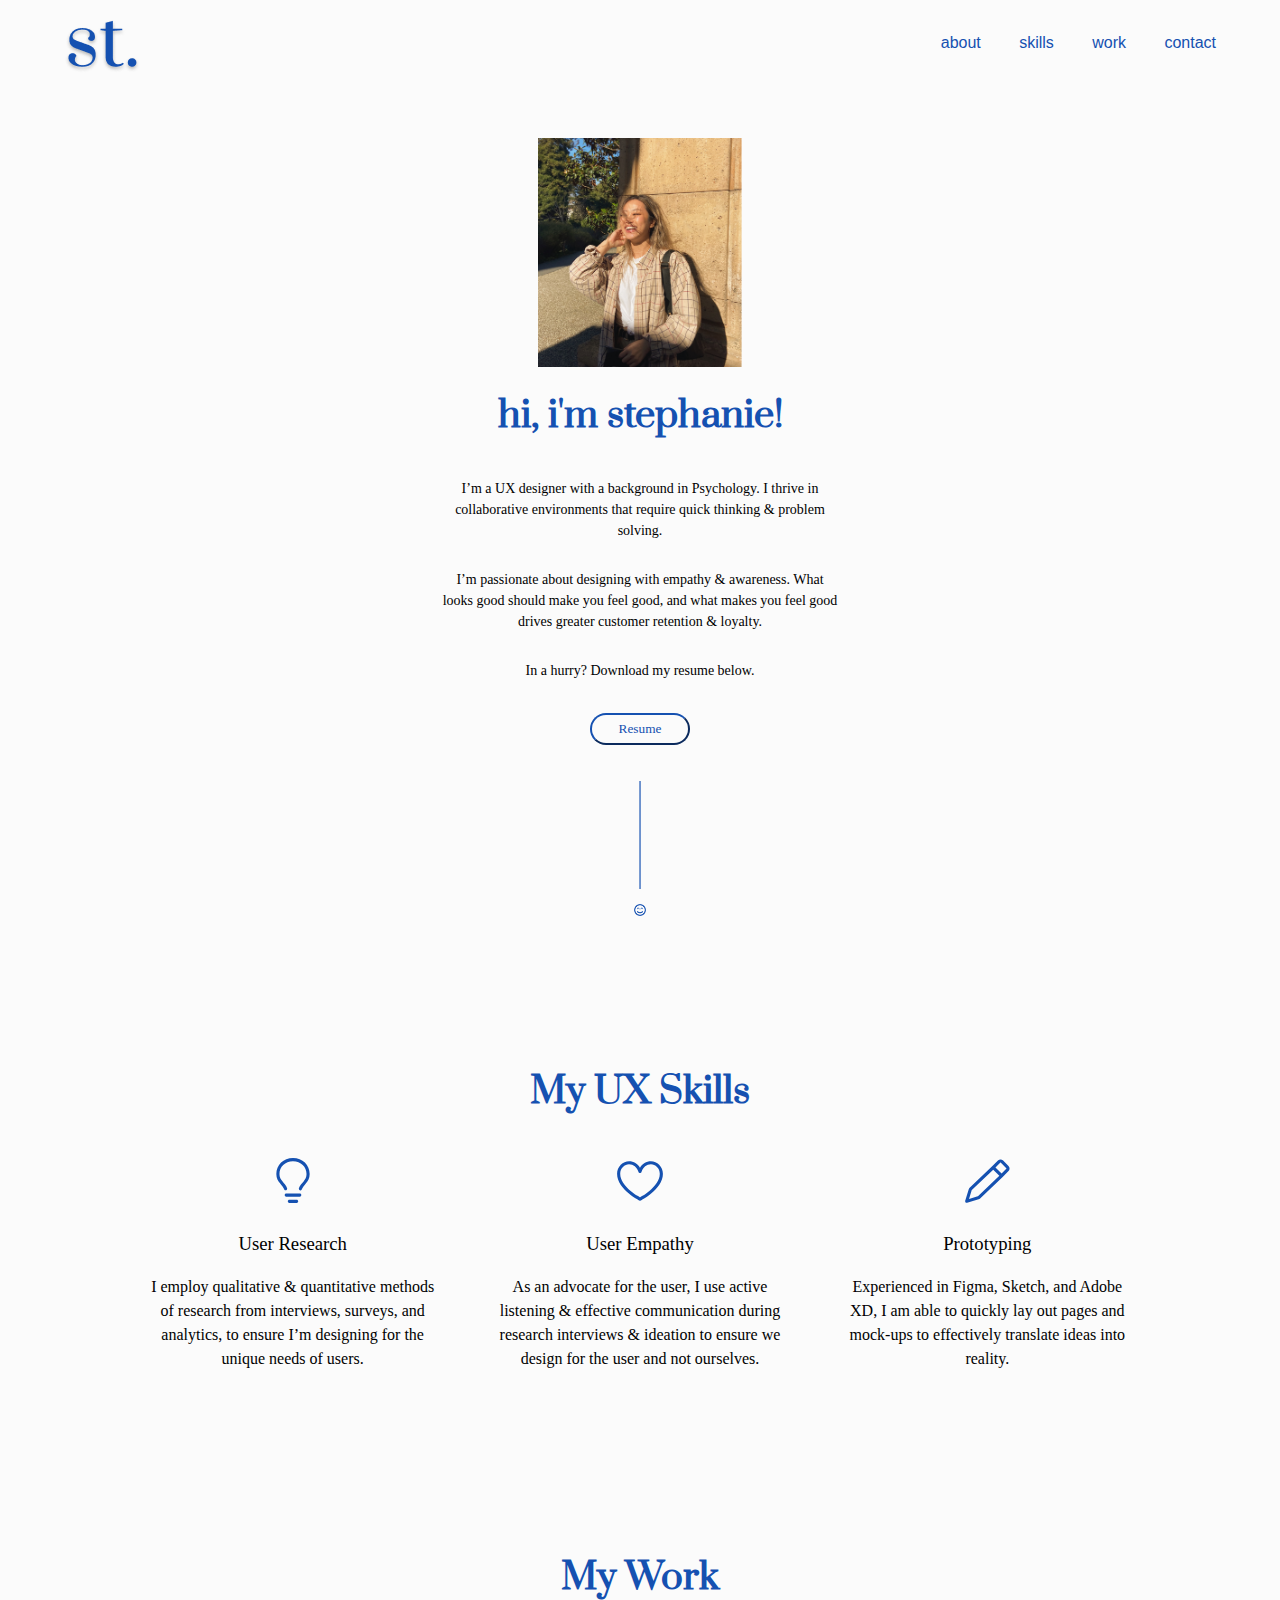
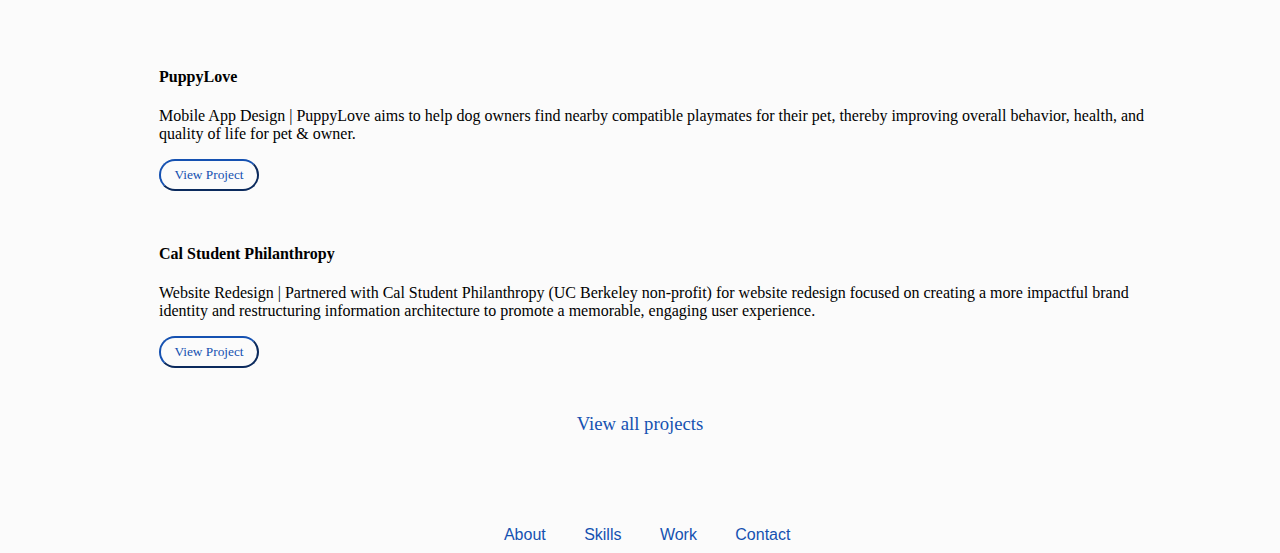
==== index.html @ 99138b53 "adding "work" page" ====
<!DOCTYPE html>
<html lang="en">
<head>
    <meta charset="UTF-8">
    <meta http-equiv="X-UA-Compatible" content="IE=edge">
    <meta name="viewport" content="width=device-width, initial-scale=1.0">
    <link rel="stylesheet" href="./style/index.css">
    <link rel="preconnect" href="https://fonts.googleapis.com">
    <link rel="preconnect" href="https://fonts.gstatic.com" crossorigin>
    <link href="https://fonts.googleapis.com/css2?family=Prata&display=swap" rel="stylesheet">
    <script src="https://ajax.googleapis.com/ajax/libs/jquery/3.5.1/jquery.min.js"></script>
    <title>Homework 20</title>

    <!-- Hotjar Tracking Code for https://stephanietsou.github.io/UX_UI_HW_19/ -->
<script>
  (function(h,o,t,j,a,r){
      h.hj=h.hj||function(){(h.hj.q=h.hj.q||[]).push(arguments)};
      h._hjSettings={hjid:2641396,hjsv:6};
      a=o.getElementsByTagName('head')[0];
      r=o.createElement('script');r.async=1;
      r.src=t+h._hjSettings.hjid+j+h._hjSettings.hjsv;
      a.appendChild(r);
  })(window,document,'https://static.hotjar.com/c/hotjar-','.js?sv=');
</script>

</head>
<body>
  <header class="navigation">
    <div class="inline-block logo">
      <a href="./index.html">
      <img src="./images/logo.png" alt="logo">
      </a>
    </div>
  
    <nav class="inline-block">
        <ul>
          <li><a href="#">about</a></li>
          <li><a href="#skills">skills</a></li>
          <li><a href="./work.html">work</a></li>
          <li><a href="#">contact</a></li>
        </ul>
      </nav>
  </header>  

  <section class="heroImg">
    <div class="content">
      <img class="profile" src="./images/profilePicture.png" alt="profile picture">
      <h1 class="intro">hi, i'm stephanie!</h1>
      <p>I’m a UX designer with a background in Psychology. I thrive in collaborative environments that require quick thinking & problem solving.</p>
      <p>I’m passionate about designing with empathy & awareness. What looks good should make you feel good, and what makes you feel good drives greater customer retention & loyalty.</p>

      <p>In a hurry? Download my resume below.</p>
      <a href="https://drive.google.com/file/d/1BN3FIq7srm7LAegyeVvGoAC5wEJkYVks/view" target="_blank"> <button>Resume</button></a>
      
      <img src="./images/smileyface.png" alt="" height="136px">

    </div>
   
  </section>

  <section class="mySkills" id="skills">
    <h1>My UX Skills</h1>
    <div class="flexContainer">
        <div>
            <!-- <img src="https://source.unsplash.com/100x100/?puppies" alt=""> -->
            <img src="./images/lightbulb-24.svg" alt="lightbulb picture" height="50px">
            <h3>User Research</h3>
            <p>I employ qualitative & quantitative methods of research from interviews, surveys, and analytics, to ensure I’m designing for the unique needs of users.
            </p>
        </div>
        <div>
            <!-- <img src="https://source.unsplash.com/100x100/?kittens" alt=""> -->
            <img src="./images/heart-24.svg" alt="heart picture" height="50px">
            <h3>User Empathy</h3>
            <p>As an advocate for the user, I use active listening & effective communication during research interviews & ideation to ensure we design for the user and not ourselves.
            </p>
        </div>
        <div>
            <!-- <img src="https://source.unsplash.com/100x100/?bunnies" alt=""> -->
            <img src="./images/pencil-24.svg" alt="pencil picture" height="50px">
            <h3>Prototyping</h3>
            <p>Experienced in Figma, Sketch, and Adobe XD, I am able to quickly lay out pages and mock-ups to effectively translate ideas into reality.
            </p>
        </div>
    </div>
  </section>

  <!-- My Work Section Constructed using CSS Grid -->

  <section class="myWork">
    <h1>My Work</h1>
    <div class="workGrid">
        <div>
            <img src="https://source.unsplash.com/320x200/?puppies" alt="">
        </div>
        <div>
            <h4>PuppyLove</h4>
            <p>Mobile App Design |  PuppyLove aims to help dog owners find nearby compatible playmates for their pet, thereby improving overall behavior, health, and quality of life for pet & owner.
            </p>
            <button>View Project</button>
        </div>
        <div>
            <img src="https://source.unsplash.com/320x200/?kittens" alt="">
        </div>
        <div>
            <h4>Cal Student Philanthropy</h4>
            <p>Website Redesign | Partnered with Cal Student Philanthropy (UC Berkeley non-profit) for website redesign focused on creating a more impactful brand identity and restructuring information architecture to promote a memorable, engaging user experience.
            </p>
            <button>View Project</button>
        </div>
    </div>

    <h3> <a href="#">View all projects</a></h3>

  </section>


  <footer>
    <ul>
      <li><a href="#">About</a></li>
      <li><a href="#">Skills</a></li>
      <li><a href="#">Work</a></li>
      <li><a href="#">Contact</a></li>
    </ul>
  </footer>
</body>

<script src="./js/script.js"></script>
</html>
---- style/index.css ----
* {
    box-sizing: border-box;
}

body {
    max-width: 100vw;
    margin: 0;
    padding: 0;
    box-sizing: border-box;
    background-color: #fbfbfb;
}

.navigation {
    width: 100vw;
    height: 75px; 
    display: flex;
    justify-content: space-between;
    padding: 2vh 0;
    /* border-bottom: 1px solid gray; */
}
.inline-block {
    display: inline-block;
    vertical-align: top;
}


.navigation nav ul {
    display: flex;
    list-style: none;
    margin-left: auto;
    padding-right: 5vw;
    font-family: Graphik, sans-serif;
    
}

.navigation nav ul li {
    margin-left: 3vw;
    
}

.navigation nav ul li a {
    position: relative;
    text-decoration: none;
    color: #1551B1;
}
/* creating underline for nav items */

/* .navigation nav ul li a:hover {
    padding-bottom: 4px;
    border-bottom-style: solid;
    border-bottom-color: #EADBB4;
    transition: all 0.3s ease-in-out;
} */

.navigation nav ul li a:before {
    content: "";
  position: absolute;
  width: 0;
  height: 3px;
  bottom: -5px;
  left: 0;
  background-color: #EADBB4;
  visibility: hidden;
  transition: all 0.3s ease-in-out;
}

.navigation nav ul li a:hover:before {
    visibility: visible;
    width: 100%;
  }


.logo {
    padding-left: 5vw;   
    cursor: pointer;
}

/* breadcrumb */
.breadcrumb {
    background-color: wheat;
}

.first {
    background-color: rgba(0, 0, 0, 0.5);
    background-image: url(../images/cspcover.png);
    background-size: cover;
    background-repeat: no-repeat;
    /* height: 500px;
    height: calc(100vh - 25px);
    display:flex;
    align-items: center;
    justify-content: center; */
    
  }

.profile  {
    max-width: 16vw;
    height: auto;
}

section {
    width: 90vw;
    margin-left: 5vw;
    padding: 7vh;
    /* background-color: aqua; */
}

h1 {
    color: #1551B1;
    font-size: 36px;
    font-family: Prata, serif;
}

.green {
    color: green;
}

.content {
    display: flex;
    flex-direction: column;
    align-items: center;
    /* background-color: bisque; */
}

.content p {
    width:400px;
    font-family: Graphik;
    font-style: normal;
    font-weight: normal;
    font-size: 14px;
    line-height: 150%;
    text-align: center;
}

button {
    border-radius: 20px;
    background-color: transparent;
    border-color: #1551B1;
    font-family: Graphik;
    width: 100px;
    height: 32px;
    color: #1551B1;
    transition: 0.3s;
    cursor: pointer;
}

button:hover {
    background-color: #1551B1;
    color: white;
}

button:active {
    background-color: #1551B1;
    color: white;
}


/* button a {
    text-decoration: none;
} */

/* button a:link {
    text-decoration: none;
    color: #1551B1;
}

button a:visited {
    text-decoration: none;
    color:#1551B1;
}
button:visited:hover {
    color: white;
}

button a:active {
    text-decoration: none;
    background-color:#1551B1 ;
} */

.content button {
    margin-top: 2vh;
    margin-bottom: 4vh;
}

/* footer {
    display: flex;
    height: 75px;
    margin-top: calc(100vh-75px);
    width: 100vw;
    padding: 2vh 0;
    position: absolute;
    bottom: 0;
    
} */

.mySkills h1 {
    /* background-color: gray; */
    display: flex;
    flex-direction: column;
    align-items: center;
}

.flexContainer {
    /* background-color: honeydew; */
    display: flex;
    justify-content: center;
    
}

.flexContainer h3 {
    font-weight: 500;
}

.flexContainer div {
    font-family: Graphik;
    line-height: 150%;
}

.flexContainer > div {
    width: 33%;
    text-align: center;
    padding: 1em;
    /* background-color: cadetblue; */
}

.flexContainer div:nth-of-type(2) {
    margin: 0 1em;
}

/* .flexContainer img {
    border-radius: 50%;
} */


.myWork h1 {
    /* background-color: gray; */
    display: flex;
    flex-direction: column;
    align-items: center;
    margin-bottom: 5vh;
}

.workGrid {
    display: grid;
    grid-template-columns: repeat(2);
    grid-gap: 2em;
    /* border: 1px solid gray; */
}

.workGrid div:first-child {
    grid-column: 1/2;
    justify-self: center;
    align-self: center;
}

/* .workGrid div img {
    border-radius: 10px;
} */

.workGrid div:nth-of-type(2) {
    grid-column: 2/3;
}

.workGrid div:nth-of-type(3) {
    grid-column: 1/2;
    justify-self: center; /* horizontal */
    align-self: center; /* vertical */
}

.workGrid div:last-child {
    grid-column: 2/3;
}



.myWork h3 {
    font-family: Graphik;
    font-weight: normal;
    width: 100%;
    /* background-color: gray; */
    text-align: center;
    margin-top: 5vh;
}

.myWork h3 a{
    color: #1551B1;
    text-decoration: none;
    /* background-color: coral; */
}

.myWork h4 {
    font-family: Graphik;
    font-weight: 600;
}

.myWork p {
    font-family: Graphik;
}

.myWork a:hover {
    /* text-decoration: underline; */
    font-weight: bolder;
}

.green {
    color: green;
}
.rotate {
    transform: rotate(180deg);
    /* border: 1px solid blue; */
}

footer {
   display: flex;
   width: 100vw;
   padding: 1vh 0;
   /* position: absolute;
   bottom: 0; */
}

footer ul {
    display: flex;
    list-style: none;
    margin-left: auto;
    padding-right: 5vw;
    margin: 0 auto;
}

footer ul li {
    margin-left: 3vw;
}

footer ul li a {
    text-decoration: none;
    color: #1551B1;
    font-family: Graphik, sans-serif;
}

@media only screen and (max-width: 890px) {
    /* body {
        background-color: hotpink;
    } */

    .flexContainer {
        flex-direction: column;
    }

    .flexContainer div {
        width: 100%;
    }
}
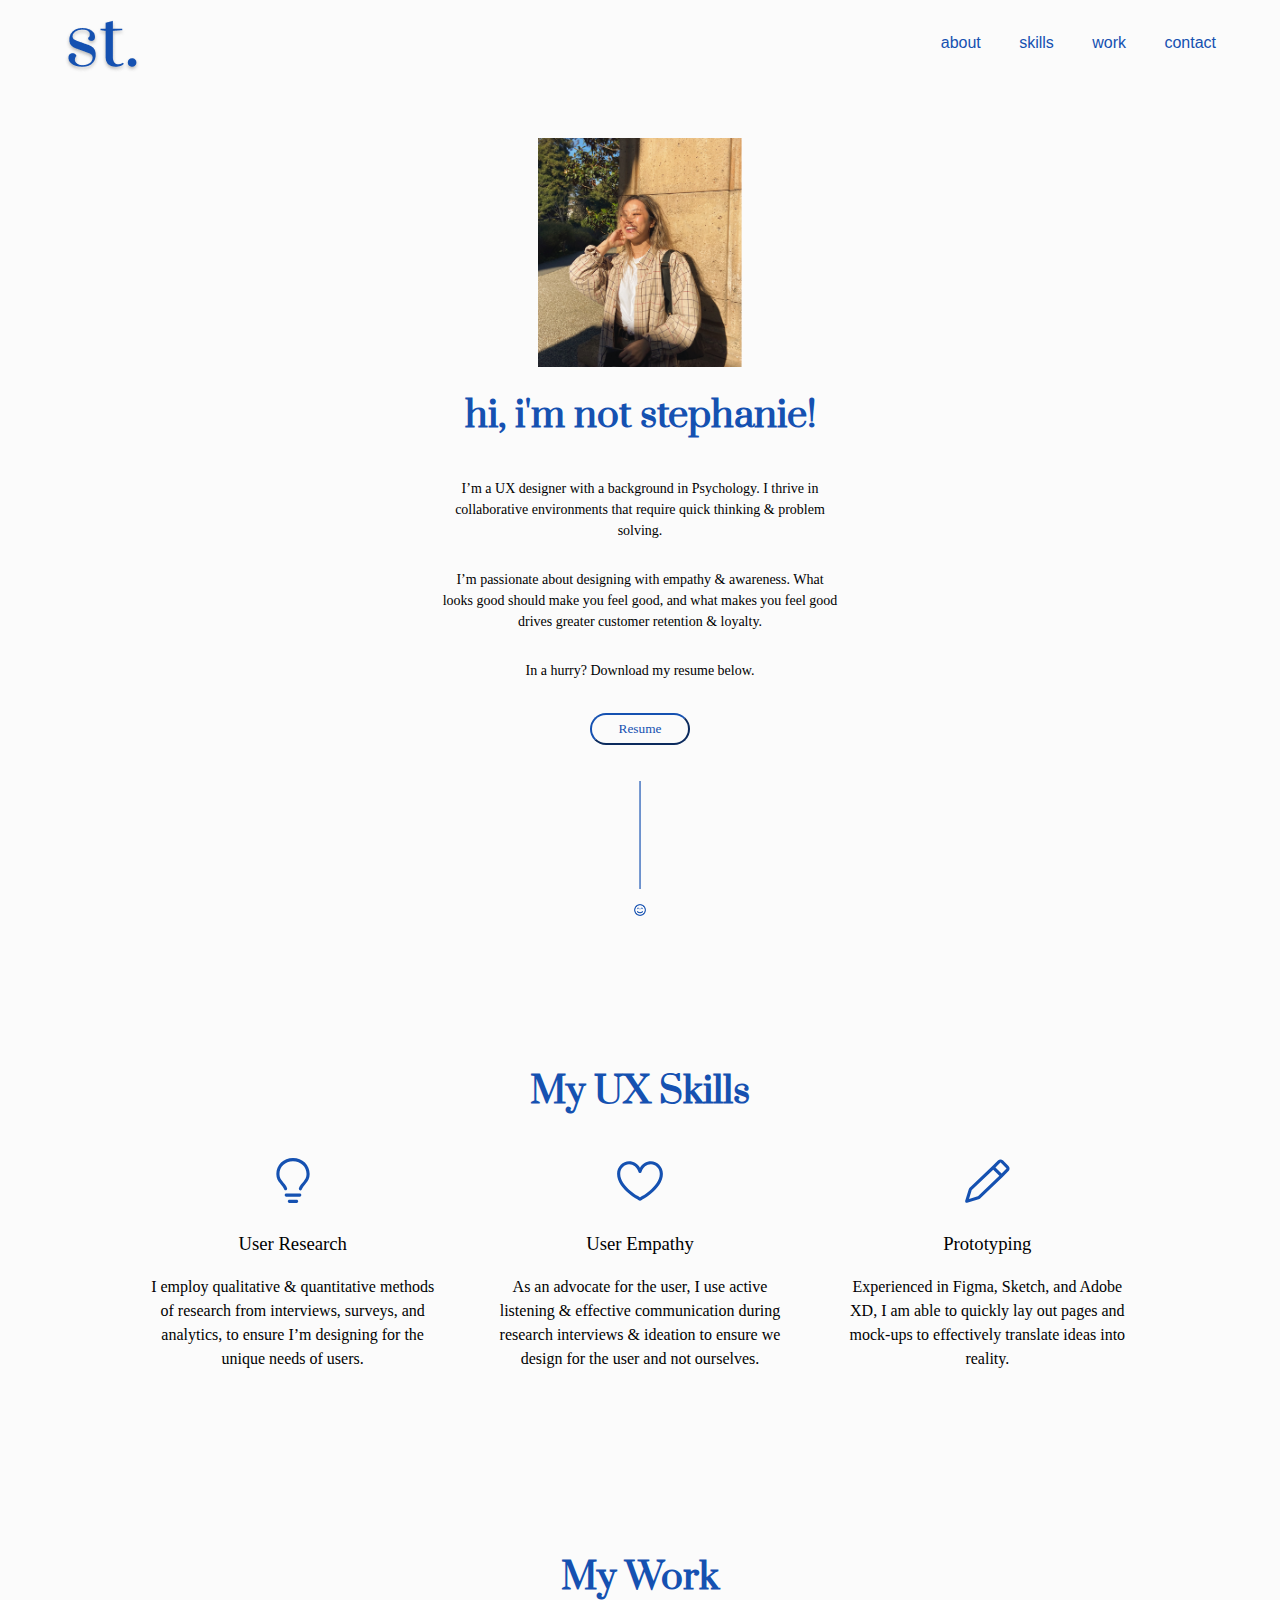
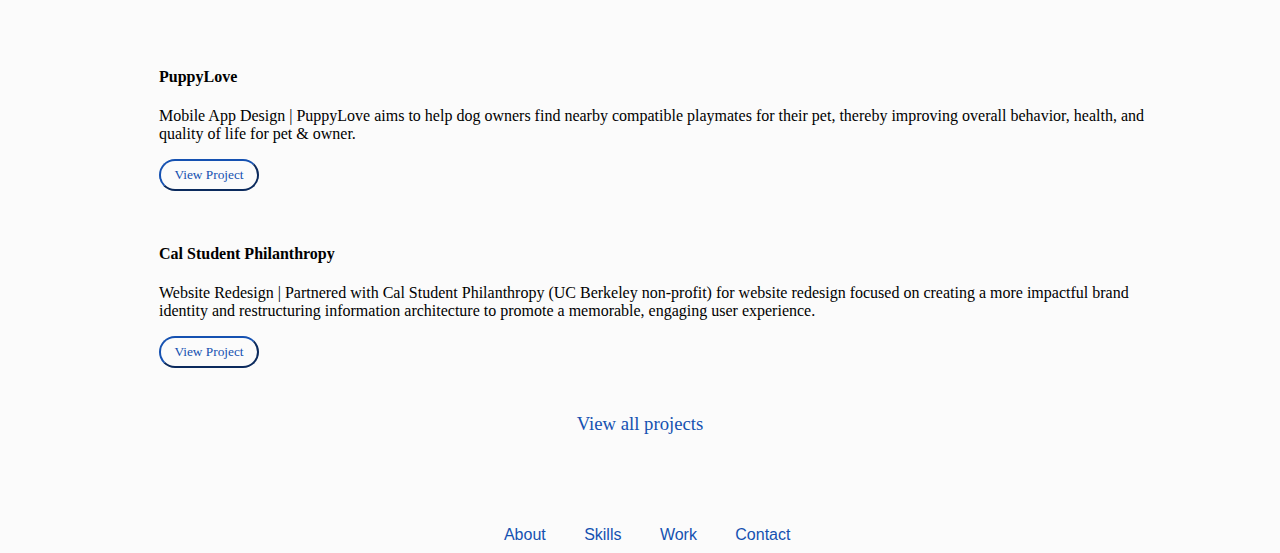
==== commit 78a3de5b: "Update index.html" ====
--- a/index.html
+++ b/index.html
@@ -45,7 +45,7 @@
   <section class="heroImg">
     <div class="content">
       <img class="profile" src="./images/profilePicture.png" alt="profile picture">
-      <h1 class="intro">hi, i'm stephanie!</h1>
+      <h1 class="intro">hi, i'm not stephanie!</h1>
       <p>I’m a UX designer with a background in Psychology. I thrive in collaborative environments that require quick thinking & problem solving.</p>
       <p>I’m passionate about designing with empathy & awareness. What looks good should make you feel good, and what makes you feel good drives greater customer retention & loyalty.</p>
 
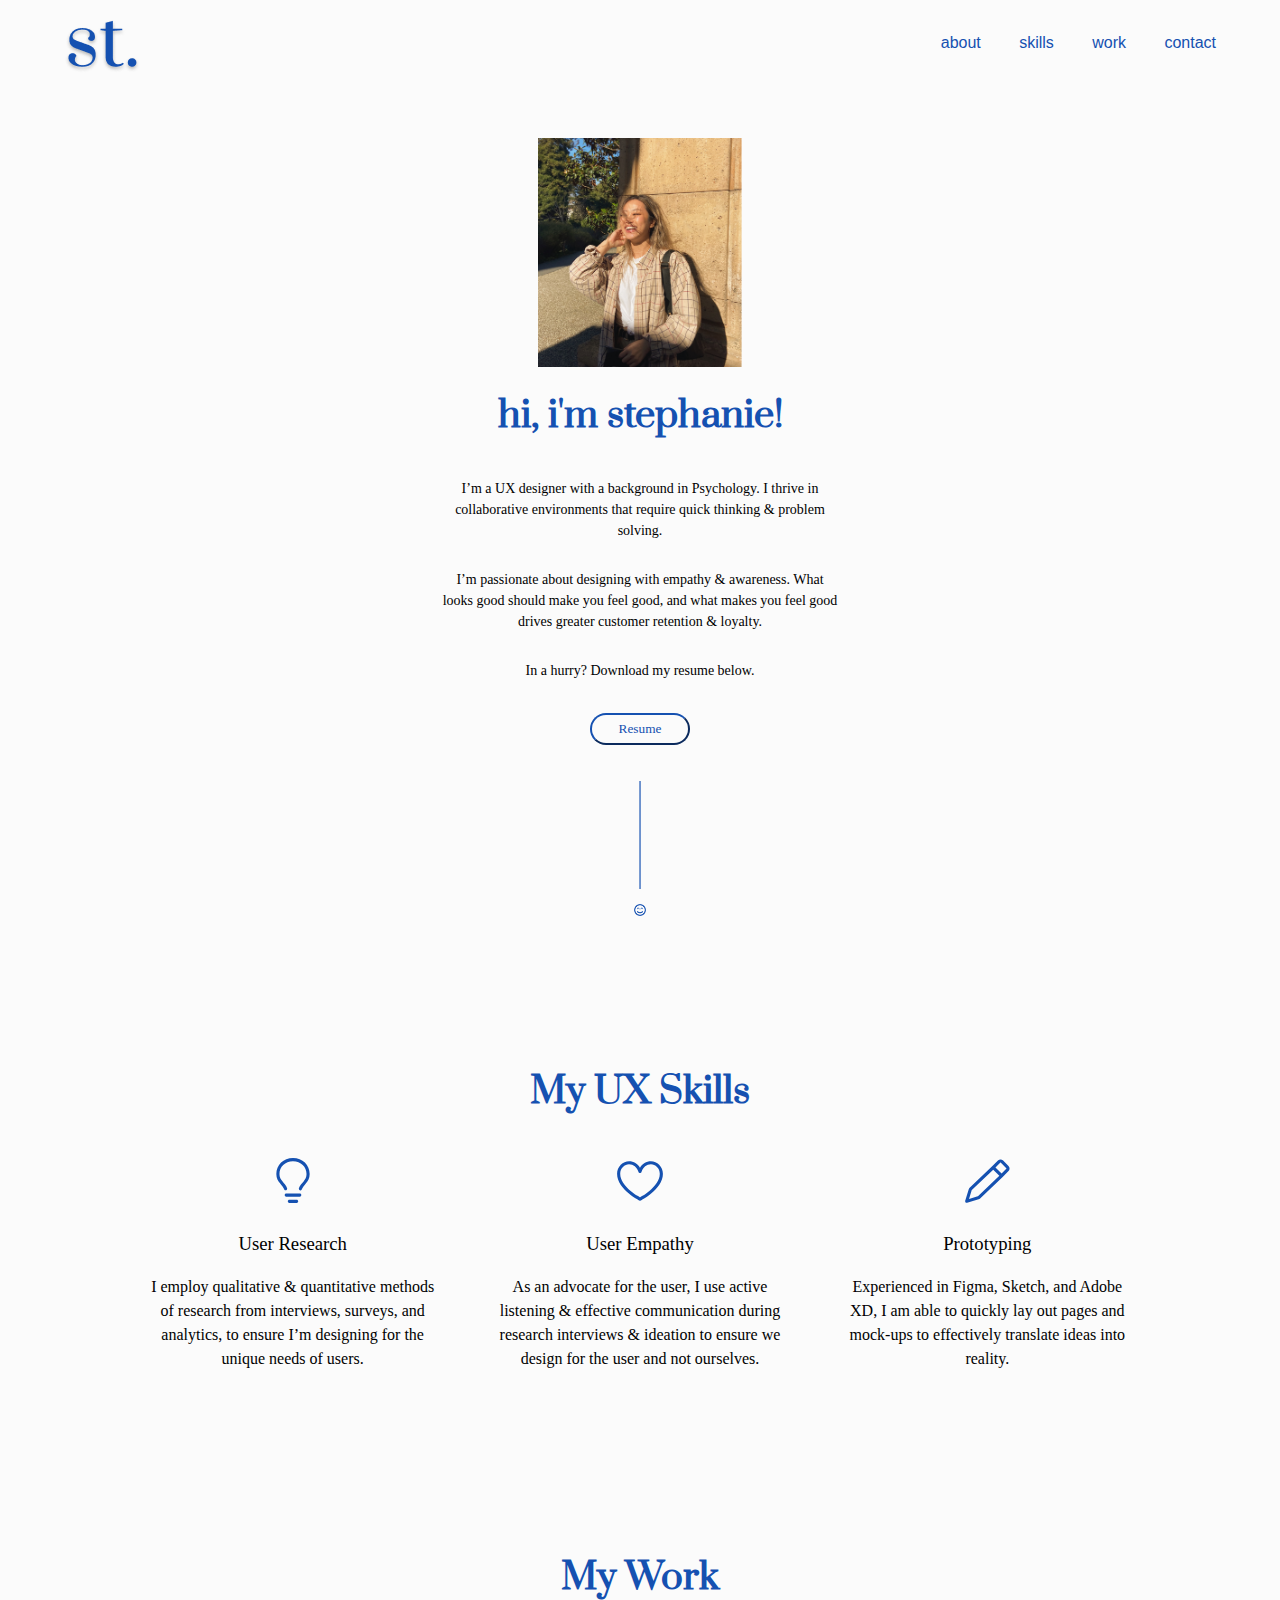
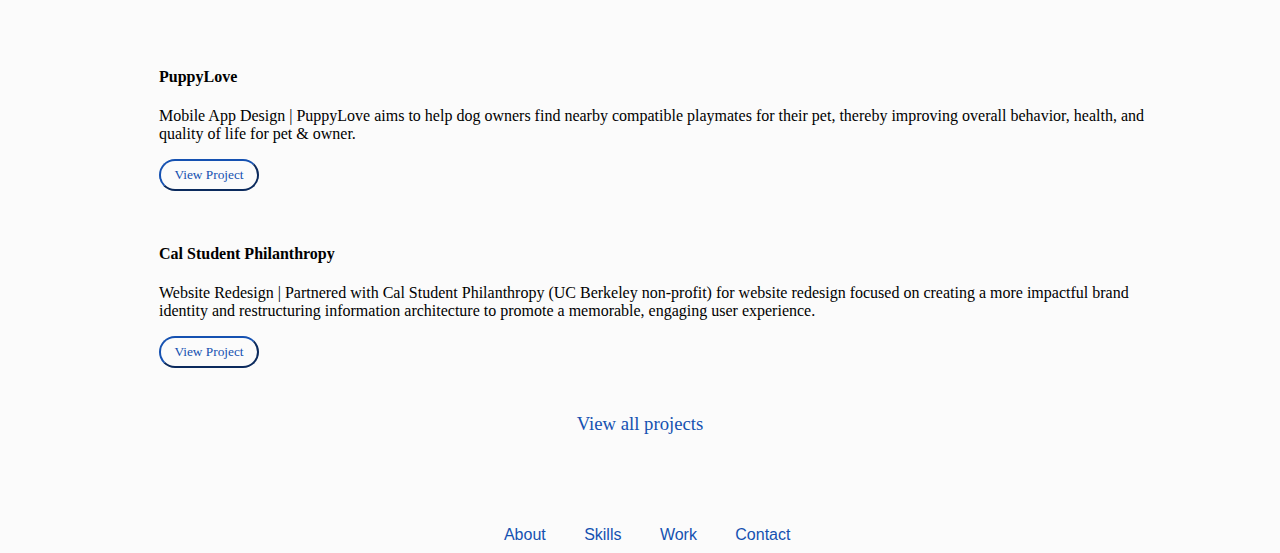
==== commit 70408b9f: "I am Stef" ====
--- a/index.html
+++ b/index.html
@@ -45,7 +45,7 @@
   <section class="heroImg">
     <div class="content">
       <img class="profile" src="./images/profilePicture.png" alt="profile picture">
-      <h1 class="intro">hi, i'm not stephanie!</h1>
+      <h1 class="intro">hi, i'm stephanie!</h1>
       <p>I’m a UX designer with a background in Psychology. I thrive in collaborative environments that require quick thinking & problem solving.</p>
       <p>I’m passionate about designing with empathy & awareness. What looks good should make you feel good, and what makes you feel good drives greater customer retention & loyalty.</p>
 
